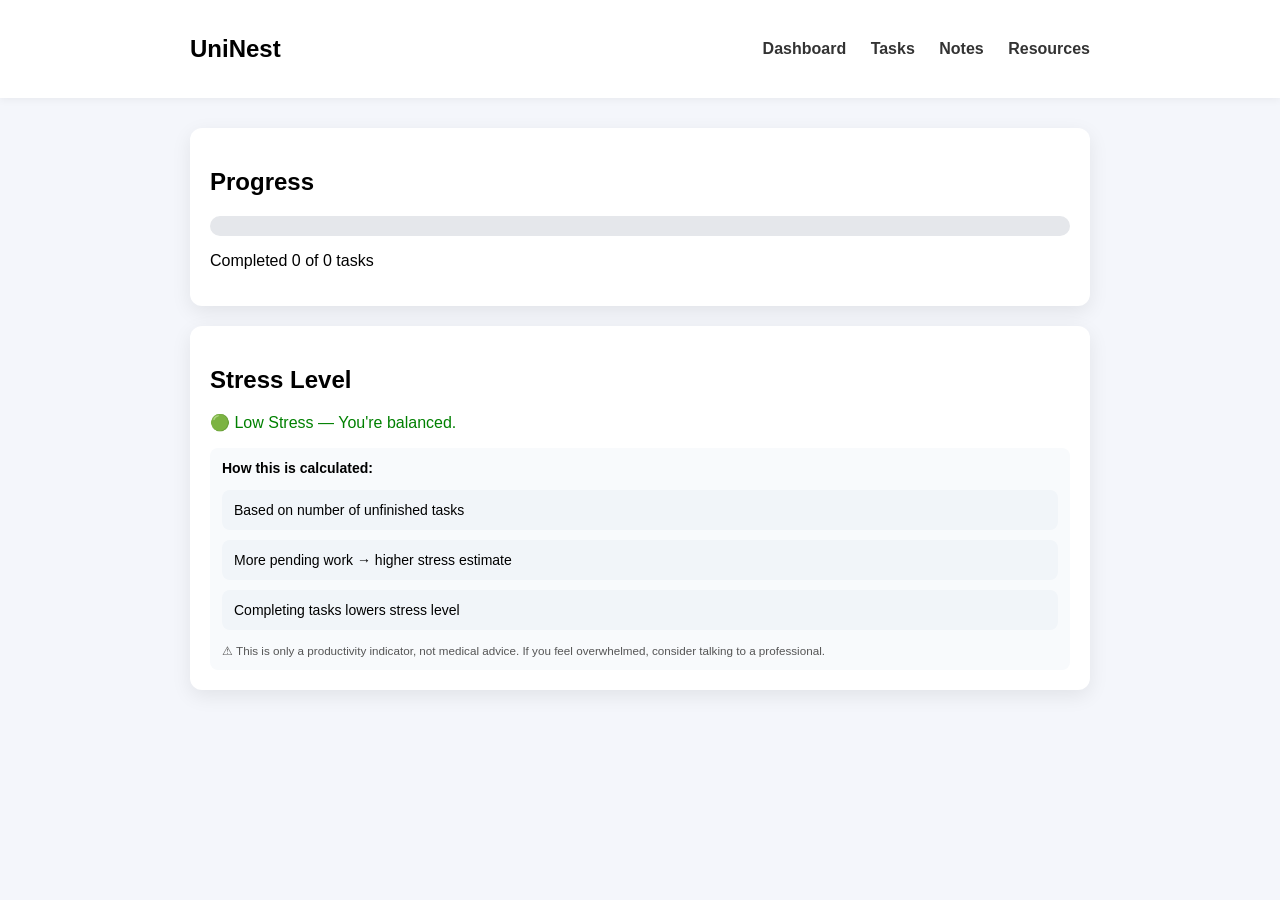
==== index.html @ 2467c777 "Add files via upload" ====
<!DOCTYPE html>
<html>
<head>
  <meta charset="UTF-8">
  <title>UniNest - Dashboard</title>
  <link rel="stylesheet" href="style.css">
</head>

<body>

<nav>
  <div class="nav-inner">
    <h1>UniNest</h1>
    <div class="links">
      <a href="index.html">Dashboard</a>
      <a href="tasks.html">Tasks</a>
      <a href="notes.html">Notes</a>
      <a href="resources.html">Resources</a>
    </div>
  </div>
</nav>

<div class="container">

  <div class="card">
    <h2>Progress</h2>
    <div class="progress-container">
      <div id="progressBar"></div>
    </div>
    <p id="progressText"></p>
  </div>

  <div class="card">
    <h2>Stress Level</h2>
    <p id="stressMsg"></p>

    <div class="help">
      <strong>How this is calculated:</strong>
      <ul>
        <li>Based on number of unfinished tasks</li>
        <li>More pending work → higher stress estimate</li>
        <li>Completing tasks lowers stress level</li>
      </ul>

      <small>
        ⚠ This is only a productivity indicator, not medical advice.
        If you feel overwhelmed, consider talking to a professional.
      </small>
    </div>
  </div>

</div>

<script src="script.js"></script>
</body>
</html>
---- style.css ----
body {
  margin: 0;
  font-family: 'Segoe UI', sans-serif;
  background: #f4f6fb;
}

/* NAVBAR */
nav {
  background: white;
  box-shadow: 0 2px 8px rgba(0,0,0,0.05);
}

.nav-inner {
  max-width: 900px;
  margin: auto;
  padding: 15px 20px;
  display: flex;
  justify-content: space-between;
  align-items: center;
}

.links a {
  margin-left: 20px;
  text-decoration: none;
  font-weight: 600;
  color: #333;
}

.links a:hover {
  color: #2563eb;
}

/* MAIN */
.container {
  max-width: 900px;
  margin: 30px auto;
  padding: 0 20px;
}

/* CARD */
.card {
  background: white;
  padding: 20px;
  border-radius: 12px;
  box-shadow: 0 6px 20px rgba(0,0,0,0.08);
  margin-bottom: 20px;
}

/* INPUTS */
input, textarea {
  width: 100%;
  padding: 10px;
  margin-top: 10px;
  border-radius: 8px;
  border: 1px solid #ccc;
  box-sizing: border-box;
}

button {
  margin-top: 12px;
  padding: 10px 18px;
  border: none;
  background: #2563eb;
  color: white;
  border-radius: 8px;
  font-weight: 600;
  cursor: pointer;
}

button:hover {
  background: #1e40af;
}

/* LIST */
ul {
  list-style: none;
  padding: 0;
}

li {
  background: #f1f5f9;
  padding: 12px;
  border-radius: 8px;
  margin-bottom: 10px;
}

/* PROGRESS BAR */
.progress-container {
  background: #e5e7eb;
  height: 20px;
  border-radius: 10px;
  overflow: hidden;
}

#progressBar {
  height: 20px;
  width: 0%;
  background: #10b981;
  transition: 0.4s;
}

/* HELP BOX */
.help {
  margin-top: 15px;
  background: #f8fafc;
  padding: 12px;
  border-radius: 8px;
  font-size: 14px;
}

.help small {
  display: block;
  margin-top: 8px;
  color: #555;
}
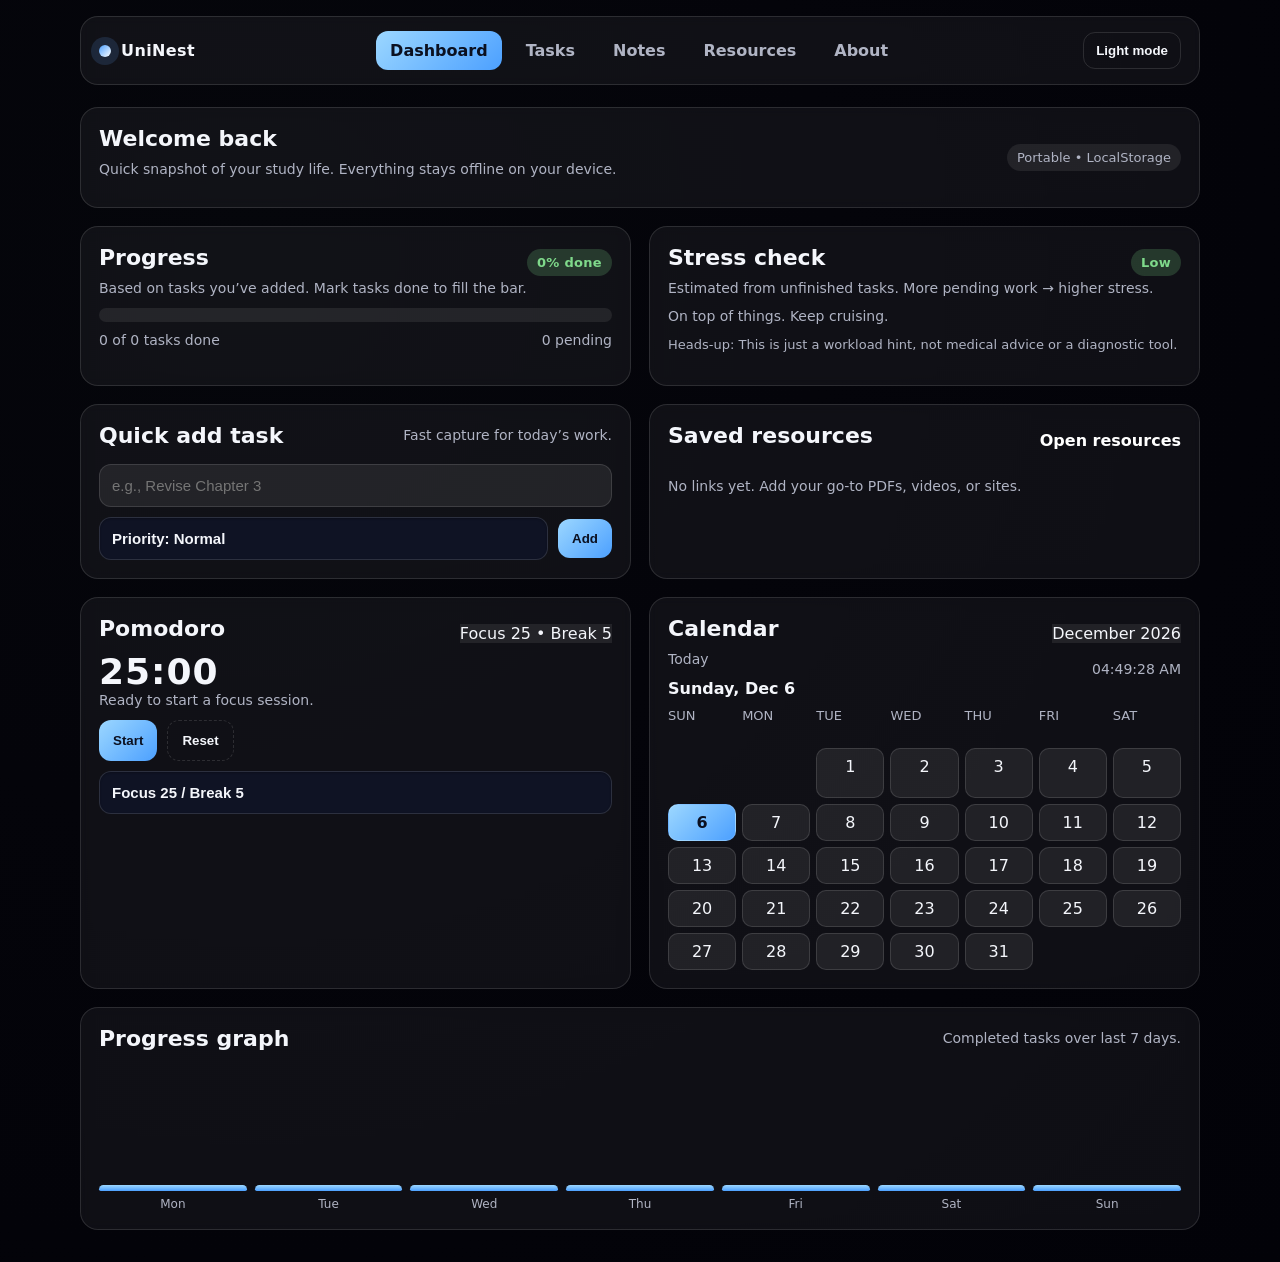
==== commit b3c20384: "Add files via upload" ====
--- a/index.html
+++ b/index.html
@@ -1,56 +1,142 @@
-<!DOCTYPE html>
-<html>
-<head>
-  <meta charset="UTF-8">
-  <title>UniNest - Dashboard</title>
-  <link rel="stylesheet" href="style.css">
-</head>
-
-<body>
-
-<nav>
-  <div class="nav-inner">
-    <h1>UniNest</h1>
-    <div class="links">
-      <a href="index.html">Dashboard</a>
-      <a href="tasks.html">Tasks</a>
-      <a href="notes.html">Notes</a>
-      <a href="resources.html">Resources</a>
-    </div>
-  </div>
-</nav>
-
-<div class="container">
-
-  <div class="card">
-    <h2>Progress</h2>
-    <div class="progress-container">
-      <div id="progressBar"></div>
-    </div>
-    <p id="progressText"></p>
-  </div>
-
-  <div class="card">
-    <h2>Stress Level</h2>
-    <p id="stressMsg"></p>
-
-    <div class="help">
-      <strong>How this is calculated:</strong>
-      <ul>
-        <li>Based on number of unfinished tasks</li>
-        <li>More pending work → higher stress estimate</li>
-        <li>Completing tasks lowers stress level</li>
-      </ul>
-
-      <small>
-        ⚠ This is only a productivity indicator, not medical advice.
-        If you feel overwhelmed, consider talking to a professional.
-      </small>
-    </div>
-  </div>
-
-</div>
-
-<script src="script.js"></script>
-</body>
-</html>+<!DOCTYPE html>
+<html lang="en">
+<head>
+  <meta charset="UTF-8">
+  <meta name="viewport" content="width=device-width, initial-scale=1.0">
+  <title>UniNest | Dashboard</title>
+  <link rel="stylesheet" href="styles.css">
+</head>
+<body data-page="dashboard" data-theme="dark">
+  <div class="page">
+    <nav class="topnav">
+      <div class="brand">
+        <span class="brand-dot"></span>
+        <span>UniNest</span>
+      </div>
+      <div class="nav-links">
+        <a href="index.html" data-nav="dashboard">Dashboard</a>
+        <a href="tasks.html" data-nav="tasks">Tasks</a>
+        <a href="notes.html" data-nav="notes">Notes</a>
+        <a href="resources.html" data-nav="resources">Resources</a>
+        <a href="about.html" data-nav="about">About</a>
+      </div>
+      <button id="themeToggle">Light mode</button>
+    </nav>
+
+    <main class="content">
+      <section class="card">
+        <div class="space-between">
+          <div>
+            <h2>Welcome back</h2>
+            <p class="muted">Quick snapshot of your study life. Everything stays offline on your device.</p>
+          </div>
+          <span class="pill">Portable • LocalStorage</span>
+        </div>
+      </section>
+
+      <div class="grid-2">
+        <section class="card" id="progressCard">
+          <div class="space-between">
+            <h2>Progress</h2>
+            <span id="progressBadge" class="badge badge-low">0% done</span>
+          </div>
+          <p class="muted">Based on tasks you’ve added. Mark tasks done to fill the bar.</p>
+          <div class="progress-shell">
+            <div id="progressBar" class="progress-bar"></div>
+          </div>
+          <div class="space-between" style="margin-top:10px;">
+            <span id="progressCount" class="muted">0 of 0 tasks done</span>
+            <span id="pendingCount" class="muted">0 pending</span>
+          </div>
+        </section>
+
+        <section class="card" id="stressCard">
+          <div class="space-between">
+            <h2>Stress check</h2>
+            <span id="stressBadge" class="badge badge-low">Low</span>
+          </div>
+          <p class="muted">Estimated from unfinished tasks. More pending work → higher stress.</p>
+          <p id="stressMessage" class="muted">On top of things. Keep cruising.</p>
+          <p class="footer-note">Heads‑up: This is just a workload hint, not medical advice or a diagnostic tool.</p>
+        </section>
+      </div>
+
+      <div class="grid-2">
+        <section class="card">
+          <div class="space-between">
+            <h2>Quick add task</h2>
+            <span class="muted">Fast capture for today’s work.</span>
+          </div>
+          <form id="quickTaskForm">
+            <input type="text" id="quickTaskInput" placeholder="e.g., Revise Chapter 3" required>
+            <div class="space-between">
+              <select id="quickTaskPriority">
+                <option value="normal">Priority: Normal</option>
+                <option value="high">Priority: High</option>
+                <option value="low">Priority: Low</option>
+              </select>
+              <button type="submit">Add</button>
+            </div>
+          </form>
+        </section>
+
+        <section class="card">
+          <div class="space-between">
+            <h2>Saved resources</h2>
+            <a class="link" href="resources.html">Open resources</a>
+          </div>
+          <div id="resourcePeek" class="list"></div>
+          <p id="resourceEmpty" class="empty">No links yet. Add your go‑to PDFs, videos, or sites.</p>
+        </section>
+      </div>
+
+      <div class="grid-2">
+        <section class="card">
+          <div class="space-between">
+            <h2>Pomodoro</h2>
+            <span class="pill-contrast" id="pomoMode">Focus 25 • Break 5</span>
+          </div>
+          <div class="pomodoro-time" id="pomoTime">25:00</div>
+          <p class="muted" id="pomoStatus">Ready to start a focus session.</p>
+          <div class="pomodoro-controls">
+            <button id="pomoStart" type="button">Start</button>
+            <button class="ghost" id="pomoReset" type="button">Reset</button>
+            <select id="pomoPreset">
+              <option value="25">Focus 25 / Break 5</option>
+              <option value="50">Focus 50 / Break 10</option>
+              <option value="15">Focus 15 / Break 3</option>
+            </select>
+          </div>
+        </section>
+
+        <section class="card">
+          <div class="space-between">
+            <h2>Calendar</h2>
+            <span class="pill-contrast" id="calendarDate">--</span>
+          </div>
+          <div class="space-between">
+            <div>
+              <div class="muted">Today</div>
+              <div class="task-title" id="calendarToday">--</div>
+            </div>
+            <div class="muted" id="calendarTime">--:--</div>
+          </div>
+          <div class="calendar-grid" id="calendarGrid"></div>
+        </section>
+      </div>
+
+      <section class="card">
+        <div class="space-between">
+          <h2>Progress graph</h2>
+          <span class="muted">Completed tasks over last 7 days.</span>
+        </div>
+        <div class="spark-bars" id="progressBars"></div>
+        <div class="spark-labels" id="progressLabels"></div>
+      </section>
+    </main>
+  </div>
+
+  <script src="main.js"></script>
+  <script src="dashboard.js"></script>
+</body>
+</html>
--- a/styles.css
+++ b/styles.css
@@ -0,0 +1,522 @@
+/* UniNest shared styles */
+:root {
+  --radius: 18px;
+  --radius-sm: 12px;
+  --speed: 180ms;
+}
+
+body[data-theme="dark"] {
+  /* Void space */
+  --bg: radial-gradient(circle at 20% 20%, #05060b 0, #04040a 40%, #020208 100%);
+  --card: rgba(255, 255, 255, 0.05);
+  --card-strong: rgba(255, 255, 255, 0.08);
+  --text: #f4f6fb;
+  --muted: #b0b4c4;
+  --accent: #ffffff;
+  --accent-2: #9cd7ff;
+  --accent-3: #4ca0ff;
+  --danger: #ff6b6b;
+  --warn: #f2b947;
+  --success: #7fd98b;
+  --shadow: none;
+  --border: rgba(255, 255, 255, 0.12);
+  --contrast-on-accent: #0b1020;
+  --input-bg: rgba(255, 255, 255, 0.08);
+  color-scheme: dark;
+}
+
+body[data-theme="light"] {
+  /* Softer, lower-glare light theme */
+  --bg: radial-gradient(circle at 20% 20%, #d7dae4 0, #c8cdd8 42%, #bbc2d1 100%);
+  --card: rgba(17, 19, 26, 0.06);
+  --card-strong: rgba(17, 19, 26, 0.1);
+  --text: #0d1020;
+  --muted: #3f4558;
+  --accent: #2f3e63;
+  --accent-2: #3c4b6c;
+  --accent-3: #253153;
+  --danger: #c02f2f;
+  --warn: #c87f10;
+  --success: #1f8b4a;
+  --shadow: none;
+  --border: rgba(17, 19, 26, 0.16);
+  --contrast-on-accent: #f6f8ff;
+  --input-bg: rgba(17, 19, 26, 0.06);
+  color-scheme: light;
+}
+
+*,
+*::before,
+*::after {
+  box-sizing: border-box;
+}
+
+body {
+  margin: 0;
+  min-height: 100vh;
+  font-family: "Segoe UI", "Gill Sans", system-ui, -apple-system, sans-serif;
+  background: var(--bg);
+  color: var(--text);
+  display: flex;
+  justify-content: center;
+  padding: 16px 12px 32px;
+  transition: background 220ms ease, color 180ms ease;
+}
+
+a {
+  color: inherit;
+  text-decoration: none;
+}
+
+.page {
+  width: 100%;
+  max-width: 1120px;
+  position: relative;
+  z-index: 1;
+  opacity: 0;
+  transform: translateY(6px);
+  transition: opacity 220ms ease, transform 220ms ease;
+}
+
+body.is-loaded .page {
+  opacity: 1;
+  transform: translateY(0);
+}
+
+.topnav {
+  display: flex;
+  align-items: center;
+  justify-content: space-between;
+  background: var(--card);
+  backdrop-filter: blur(6px);
+  border: 1px solid var(--border);
+  border-radius: var(--radius);
+  padding: 14px 18px;
+  box-shadow: none;
+  position: sticky;
+  top: 12px;
+  z-index: 5;
+  flex-wrap: wrap;
+  gap: 12px;
+  transition: background 180ms ease, border-color 180ms ease, box-shadow 180ms ease;
+}
+
+.brand {
+  display: flex;
+  align-items: center;
+  gap: 10px;
+  font-weight: 700;
+  letter-spacing: 0.4px;
+}
+
+.brand-dot {
+  width: 12px;
+  height: 12px;
+  border-radius: 50%;
+  background: linear-gradient(135deg, var(--accent-3), var(--accent));
+  box-shadow: 0 0 0 8px rgba(97, 160, 255, 0.15);
+}
+
+.nav-links {
+  display: flex;
+  gap: 10px;
+  flex-wrap: wrap;
+}
+
+.nav-links a {
+  padding: 10px 14px;
+  border-radius: var(--radius-sm);
+  color: var(--muted);
+  font-weight: 600;
+  transition: all var(--speed) ease;
+}
+
+.nav-links a:hover {
+  background: var(--card-strong);
+  color: var(--text);
+}
+
+.nav-links .active {
+  background: linear-gradient(135deg, var(--accent-2), var(--accent-3));
+  color: var(--contrast-on-accent);
+  box-shadow: none;
+}
+
+.content {
+  margin-top: 22px;
+  display: grid;
+  gap: 18px;
+}
+
+.grid-2 {
+  display: grid;
+  grid-template-columns: repeat(auto-fit, minmax(280px, 1fr));
+  gap: 18px;
+}
+
+.card {
+  background: var(--card);
+  border: 1px solid var(--border);
+  border-radius: var(--radius);
+  padding: 18px;
+  box-shadow: none;
+  backdrop-filter: blur(6px);
+  transition: background 180ms ease, border-color 180ms ease, box-shadow 180ms ease;
+}
+
+.card h2 {
+  margin: 0 0 10px;
+  font-size: 22px;
+}
+
+.muted {
+  color: var(--muted);
+  font-size: 14px;
+  margin: 0 0 12px;
+}
+
+form {
+  display: grid;
+  gap: 10px;
+  margin-top: 6px;
+}
+
+label {
+  font-weight: 600;
+  font-size: 14px;
+}
+
+input[type="text"],
+input[type="url"],
+textarea,
+select {
+  width: 100%;
+  background: var(--input-bg, var(--card-strong));
+  border: 1px solid var(--border);
+  border-radius: var(--radius-sm);
+  padding: 12px 12px;
+  color: var(--text);
+  font-size: 15px;
+  outline: none;
+  transition: border var(--speed), transform var(--speed);
+}
+
+input:focus,
+textarea:focus,
+select:focus {
+  border-color: var(--accent);
+  transform: translateY(-1px);
+}
+
+textarea {
+  min-height: 160px;
+  resize: vertical;
+}
+
+select {
+  appearance: none;
+  background: var(--input-bg, var(--card-strong));
+  color: var(--text);
+  cursor: pointer;
+  font-weight: 700;
+  border: 1px solid var(--border);
+  box-shadow: inset 0 1px 2px rgba(0, 0, 0, 0.25);
+  transition: border-color var(--speed), box-shadow var(--speed), background-color var(--speed), color var(--speed);
+}
+
+select option {
+  background: var(--input-bg, var(--card-strong)) !important;
+  color: var(--text) !important;
+}
+
+/* Dark dropdown fixes */
+body[data-theme="dark"] select,
+body[data-theme="dark"] select option {
+  background-color: #0f1324 !important;
+  color: #f4f6fb !important;
+}
+
+body[data-theme="dark"] select:focus {
+  border-color: var(--accent-3);
+  box-shadow: 0 0 0 3px rgba(156, 215, 255, 0.25);
+}
+
+body[data-theme="light"] select option {
+  background-color: #eef1f7 !important;
+  color: #0d1020 !important;
+}
+
+select:focus {
+  border-color: var(--accent-3);
+  outline: none;
+  box-shadow: 0 0 0 3px rgba(76, 160, 255, 0.25);
+}
+
+button {
+  border: none;
+  background: linear-gradient(135deg, var(--accent-2), var(--accent-3));
+  color: var(--contrast-on-accent);
+  padding: 12px 14px;
+  border-radius: var(--radius-sm);
+  font-weight: 700;
+  cursor: pointer;
+  transition: transform var(--speed), box-shadow var(--speed);
+}
+
+button:hover {
+  transform: translateY(-2px);
+  box-shadow: 0 12px 22px rgba(97, 160, 255, 0.35);
+}
+
+.ghost {
+  background: transparent;
+  color: var(--text);
+  border: 1px dashed var(--border);
+}
+
+/* Smooth component transitions */
+.nav-links a,
+.list-item,
+.pill,
+.badge,
+.progress-bar,
+.calendar-cell,
+.spark-bar {
+  transition: background-color var(--speed), color var(--speed), border-color var(--speed), box-shadow var(--speed), transform var(--speed);
+}
+
+.flex {
+  display: flex;
+  align-items: center;
+  gap: 10px;
+}
+
+.space-between {
+  display: flex;
+  align-items: center;
+  justify-content: space-between;
+  gap: 10px;
+}
+
+.badge {
+  padding: 6px 10px;
+  border-radius: 999px;
+  font-size: 13px;
+  font-weight: 700;
+  letter-spacing: 0.3px;
+}
+
+.badge-low {
+  background: rgba(127, 217, 139, 0.2);
+  color: var(--success);
+}
+
+.badge-mid {
+  background: rgba(255, 179, 71, 0.2);
+  color: var(--warn);
+}
+
+.badge-high {
+  background: rgba(255, 107, 107, 0.2);
+  color: var(--danger);
+}
+
+.list {
+  display: grid;
+  gap: 10px;
+  margin-top: 12px;
+}
+
+.list-item {
+  background: var(--card-strong);
+  border: 1px solid var(--border);
+  border-radius: var(--radius-sm);
+  padding: 12px;
+  display: flex;
+  align-items: center;
+  justify-content: space-between;
+  gap: 10px;
+}
+
+.checkbox-row {
+  display: flex;
+  align-items: center;
+  gap: 10px;
+}
+
+.checkbox-row input[type="checkbox"] {
+  width: 20px;
+  height: 20px;
+  accent-color: var(--accent-3);
+}
+
+.task-title {
+  font-weight: 700;
+}
+
+.task-title.done {
+  text-decoration: line-through;
+  color: var(--muted);
+}
+
+.progress-shell {
+  background: var(--card-strong);
+  border-radius: 12px;
+  overflow: hidden;
+  position: relative;
+  height: 14px;
+}
+
+.progress-bar {
+  height: 100%;
+  background: linear-gradient(90deg, var(--accent-2), var(--accent-3));
+  width: 0;
+  transition: width 240ms ease;
+}
+
+.empty {
+  color: var(--muted);
+  font-size: 14px;
+  margin: 8px 0;
+}
+
+.pill {
+  padding: 6px 10px;
+  background: rgba(255, 255, 255, 0.08);
+  border-radius: 999px;
+  font-size: 13px;
+  color: var(--muted);
+}
+
+.link {
+  color: var(--accent);
+  font-weight: 700;
+}
+
+.footer-note {
+  font-size: 13px;
+  color: var(--muted);
+  margin-top: 10px;
+  line-height: 1.4;
+}
+
+.pill-contrast {
+  background: var(--card-strong);
+  color: var(--text);
+}
+
+/* Theme toggle */
+#themeToggle {
+  background: transparent;
+  color: var(--text);
+  border: 1px solid var(--border);
+  box-shadow: none;
+  padding: 10px 12px;
+}
+
+/* Cursor glow */
+#cursorGlow {
+  display: none;
+}
+
+/* Pomodoro */
+.pomodoro-time {
+  font-size: 36px;
+  font-weight: 700;
+  letter-spacing: 1px;
+}
+
+.pomodoro-controls {
+  display: flex;
+  flex-wrap: wrap;
+  gap: 10px;
+  margin-top: 10px;
+}
+
+/* Calendar */
+.calendar-grid {
+  display: grid;
+  grid-template-columns: repeat(7, minmax(0, 1fr));
+  gap: 6px;
+  margin-top: 10px;
+  grid-auto-rows: minmax(34px, auto);
+}
+
+.calendar-grid > div {
+  min-height: 34px;
+}
+
+.calendar-cell {
+  text-align: center;
+  padding: 8px 0;
+  border-radius: 10px;
+  background: var(--card-strong);
+  color: var(--text);
+  border: 1px solid var(--border);
+}
+
+.calendar-cell.today {
+  background: linear-gradient(135deg, var(--accent-2), var(--accent-3));
+  color: var(--contrast-on-accent);
+  font-weight: 700;
+}
+
+.calendar-cell.empty {
+  background: transparent;
+  border: none;
+}
+
+.calendar-head {
+  color: var(--muted);
+  font-size: 13px;
+  text-transform: uppercase;
+}
+
+/* Progress graph */
+.spark-bars {
+  display: grid;
+  grid-template-columns: repeat(7, 1fr);
+  align-items: end;
+  gap: 8px;
+  height: 120px;
+  margin-top: 10px;
+}
+
+.spark-bar {
+  width: 100%;
+  background: linear-gradient(180deg, var(--accent-2), var(--accent-3));
+  border-radius: 10px 10px 4px 4px;
+  min-height: 6px;
+}
+
+.spark-labels {
+  display: grid;
+  grid-template-columns: repeat(7, 1fr);
+  gap: 8px;
+  font-size: 12px;
+  color: var(--muted);
+  margin-top: 6px;
+  text-align: center;
+}
+
+/* Form rows */
+.inline-row {
+  display: grid;
+  grid-template-columns: 1fr auto;
+  gap: 10px;
+}
+
+@media (max-width: 640px) {
+  body {
+    padding: 12px;
+  }
+  .topnav {
+    flex-direction: column;
+    align-items: flex-start;
+    gap: 10px;
+    position: static;
+  }
+  .nav-links {
+    width: 100%;
+  }
+}
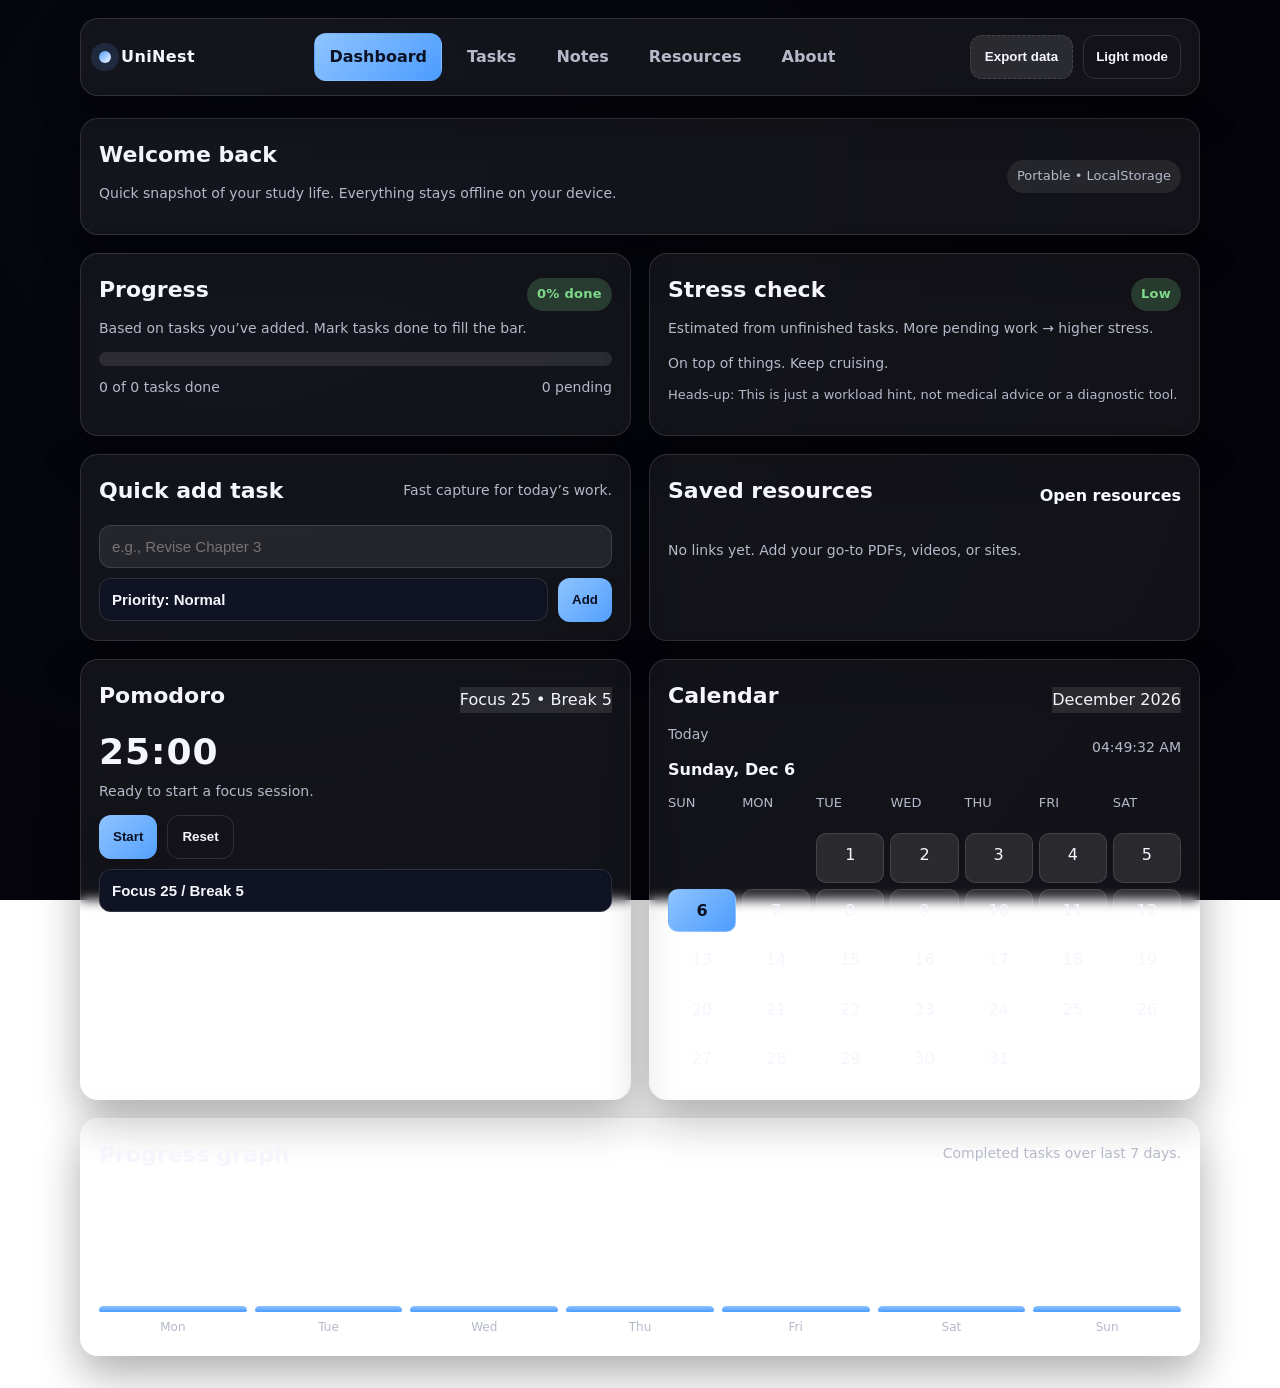
==== commit e3732c61: "Add files via upload" ====
--- a/index.html
+++ b/index.html
@@ -20,7 +20,10 @@
         <a href="resources.html" data-nav="resources">Resources</a>
         <a href="about.html" data-nav="about">About</a>
       </div>
-      <button id="themeToggle">Light mode</button>
+      <div class="nav-actions">
+        <button id="exportData" class="ghost">Export data</button>
+        <button id="themeToggle">Light mode</button>
+      </div>
     </nav>
 
     <main class="content">
--- a/styles.css
+++ b/styles.css
@@ -3,46 +3,49 @@
   --radius: 18px;
   --radius-sm: 12px;
   --speed: 180ms;
+  --shadow: 0 18px 38px rgba(0, 0, 0, 0.16);
 }
 
 body[data-theme="dark"] {
   /* Void space */
-  --bg: radial-gradient(circle at 20% 20%, #05060b 0, #04040a 40%, #020208 100%);
-  --card: rgba(255, 255, 255, 0.05);
-  --card-strong: rgba(255, 255, 255, 0.08);
-  --text: #f4f6fb;
-  --muted: #b0b4c4;
-  --accent: #ffffff;
-  --accent-2: #9cd7ff;
-  --accent-3: #4ca0ff;
+  --bg: radial-gradient(circle at 18% 18%, #06070f 0, #05060c 40%, #030309 100%);
+  --card: rgba(255, 255, 255, 0.06);
+  --card-strong: rgba(255, 255, 255, 0.1);
+  --text: #f5f6fd;
+  --muted: #b5b9c9;
+  --accent: #f8fbff;
+  --accent-2: #8fc4ff;
+  --accent-3: #4c9cff;
   --danger: #ff6b6b;
-  --warn: #f2b947;
+  --warn: #f0b34f;
   --success: #7fd98b;
-  --shadow: none;
+  --shadow: 0 18px 44px rgba(0, 0, 0, 0.32);
   --border: rgba(255, 255, 255, 0.12);
-  --contrast-on-accent: #0b1020;
+  --contrast-on-accent: #0c1124;
   --input-bg: rgba(255, 255, 255, 0.08);
   color-scheme: dark;
+  cursor: url("data:image/svg+xml;utf8,<svg xmlns='http://www.w3.org/2000/svg' width='28' height='28'><defs><radialGradient id='g' r='0.8'><stop offset='0%' stop-color='%23ffffff' stop-opacity='0.82'/><stop offset='55%' stop-color='%23ffffff' stop-opacity='0.32'/><stop offset='100%' stop-color='%23ffffff' stop-opacity='0'/></radialGradient></defs><circle cx='14' cy='14' r='12' fill='url(%23g)'/></svg>") 14 14, auto;
 }
 
 body[data-theme="light"] {
   /* Softer, lower-glare light theme */
-  --bg: radial-gradient(circle at 20% 20%, #d7dae4 0, #c8cdd8 42%, #bbc2d1 100%);
-  --card: rgba(17, 19, 26, 0.06);
-  --card-strong: rgba(17, 19, 26, 0.1);
-  --text: #0d1020;
-  --muted: #3f4558;
-  --accent: #2f3e63;
-  --accent-2: #3c4b6c;
-  --accent-3: #253153;
-  --danger: #c02f2f;
-  --warn: #c87f10;
-  --success: #1f8b4a;
-  --shadow: none;
-  --border: rgba(17, 19, 26, 0.16);
-  --contrast-on-accent: #f6f8ff;
-  --input-bg: rgba(17, 19, 26, 0.06);
+  --bg: radial-gradient(circle at 26% 18%, #f5f7fb 0, #e8edf7 38%, #dbe3f2 100%);
+  --card: rgba(255, 255, 255, 0.86);
+  --card-strong: rgba(255, 255, 255, 0.94);
+  --text: #0f172a;
+  --muted: #536179;
+  --accent: #1f4b99;
+  --accent-2: #2e5fb8;
+  --accent-3: #1c4a92;
+  --danger: #c44545;
+  --warn: #d18b1c;
+  --success: #1d8f5b;
+  --shadow: 0 18px 40px rgba(22, 41, 82, 0.12);
+  --border: rgba(15, 23, 42, 0.08);
+  --contrast-on-accent: #f4f7ff;
+  --input-bg: rgba(255, 255, 255, 0.94);
   color-scheme: light;
+  cursor: url("data:image/svg+xml;utf8,<svg xmlns='http://www.w3.org/2000/svg' width='28' height='28'><defs><radialGradient id='g' r='0.8'><stop offset='0%' stop-color='%23000000' stop-opacity='0.82'/><stop offset='55%' stop-color='%23000000' stop-opacity='0.32'/><stop offset='100%' stop-color='%23000000' stop-opacity='0'/></radialGradient></defs><circle cx='14' cy='14' r='12' fill='url(%23g)'/></svg>") 14 14, auto;
 }
 
 *,
@@ -55,17 +58,29 @@
   margin: 0;
   min-height: 100vh;
   font-family: "Segoe UI", "Gill Sans", system-ui, -apple-system, sans-serif;
+  line-height: 1.6;
   background: var(--bg);
+  background-size: cover;
+  background-attachment: fixed;
   color: var(--text);
   display: flex;
   justify-content: center;
-  padding: 16px 12px 32px;
-  transition: background 220ms ease, color 180ms ease;
+  padding: 18px 14px 32px;
+  transition: background 260ms ease, color 200ms ease;
 }
 
 a {
   color: inherit;
   text-decoration: none;
+  cursor: inherit;
+}
+
+a,
+button,
+input,
+select,
+textarea {
+  cursor: inherit;
 }
 
 .page {
@@ -75,7 +90,7 @@
   z-index: 1;
   opacity: 0;
   transform: translateY(6px);
-  transition: opacity 220ms ease, transform 220ms ease;
+  transition: opacity 240ms ease, transform 240ms ease;
 }
 
 body.is-loaded .page {
@@ -83,6 +98,11 @@
   transform: translateY(0);
 }
 
+body.is-leaving .page {
+  opacity: 0;
+  transform: translateY(10px);
+}
+
 .topnav {
   display: flex;
   align-items: center;
@@ -92,7 +112,7 @@
   border: 1px solid var(--border);
   border-radius: var(--radius);
   padding: 14px 18px;
-  box-shadow: none;
+  box-shadow: var(--shadow);
   position: sticky;
   top: 12px;
   z-index: 5;
@@ -121,6 +141,7 @@
   display: flex;
   gap: 10px;
   flex-wrap: wrap;
+  align-items: center;
 }
 
 .nav-links a {
@@ -129,11 +150,13 @@
   color: var(--muted);
   font-weight: 600;
   transition: all var(--speed) ease;
+  border: 1px solid transparent;
 }
 
 .nav-links a:hover {
   background: var(--card-strong);
   color: var(--text);
+  border-color: var(--border);
 }
 
 .nav-links .active {
@@ -142,6 +165,18 @@
   box-shadow: none;
 }
 
+.nav-actions {
+  display: flex;
+  align-items: center;
+  gap: 10px;
+  flex-wrap: wrap;
+  justify-content: flex-end;
+}
+
+.nav-actions button {
+  white-space: nowrap;
+}
+
 .content {
   margin-top: 22px;
   display: grid;
@@ -159,7 +194,7 @@
   border: 1px solid var(--border);
   border-radius: var(--radius);
   padding: 18px;
-  box-shadow: none;
+  box-shadow: var(--shadow);
   backdrop-filter: blur(6px);
   transition: background 180ms ease, border-color 180ms ease, box-shadow 180ms ease;
 }
@@ -260,18 +295,28 @@
   border-radius: var(--radius-sm);
   font-weight: 700;
   cursor: pointer;
-  transition: transform var(--speed), box-shadow var(--speed);
+  transition: transform var(--speed), box-shadow var(--speed), filter var(--speed), background-position var(--speed);
+  background-size: 120%;
+  box-shadow: 0 10px 20px rgba(0, 0, 0, 0.12);
+  min-height: 44px;
 }
 
 button:hover {
   transform: translateY(-2px);
-  box-shadow: 0 12px 22px rgba(97, 160, 255, 0.35);
+  box-shadow: 0 14px 26px rgba(97, 160, 255, 0.26);
+  background-position: 100% 0;
+}
+
+button:active {
+  transform: translateY(0);
+  box-shadow: 0 6px 12px rgba(0, 0, 0, 0.12);
 }
 
 .ghost {
   background: transparent;
   color: var(--text);
-  border: 1px dashed var(--border);
+  border: 1px solid var(--border);
+  box-shadow: none;
 }
 
 /* Smooth component transitions */
@@ -412,6 +457,24 @@
   border: 1px solid var(--border);
   box-shadow: none;
   padding: 10px 12px;
+  font-weight: 700;
+}
+
+#themeToggle:hover {
+  border-color: var(--accent-3);
+  color: var(--accent-3);
+}
+
+#exportData {
+  background: var(--card-strong);
+  color: var(--text);
+  border: 1px dashed var(--border);
+}
+
+#exportData:hover {
+  border-color: var(--accent-3);
+  color: var(--accent-3);
+  transform: translateY(-1px);
 }
 
 /* Cursor glow */
@@ -509,6 +572,7 @@
 @media (max-width: 640px) {
   body {
     padding: 12px;
+    background-attachment: scroll;
   }
   .topnav {
     flex-direction: column;
@@ -518,5 +582,51 @@
   }
   .nav-links {
     width: 100%;
-  }
-}
+    justify-content: space-between;
+  }
+  .nav-actions {
+    width: 100%;
+    justify-content: stretch;
+  }
+  .nav-actions button {
+    flex: 1 1 48%;
+  }
+}
+
+@media (max-width: 860px) {
+  .page {
+    max-width: 100%;
+  }
+  .topnav {
+    border-radius: var(--radius-sm);
+  }
+  .card {
+    padding: 16px;
+  }
+  .grid-2 {
+    gap: 14px;
+  }
+}
+
+@media (orientation: landscape) and (max-height: 540px) {
+  body {
+    padding: 10px;
+  }
+  .topnav {
+    position: static;
+  }
+  .card {
+    padding: 14px;
+  }
+  .pomodoro-time {
+    font-size: 30px;
+  }
+}
+
+@media (prefers-reduced-motion: reduce) {
+  * {
+    transition: none !important;
+    animation-duration: 0s !important;
+    scroll-behavior: auto !important;
+  }
+}
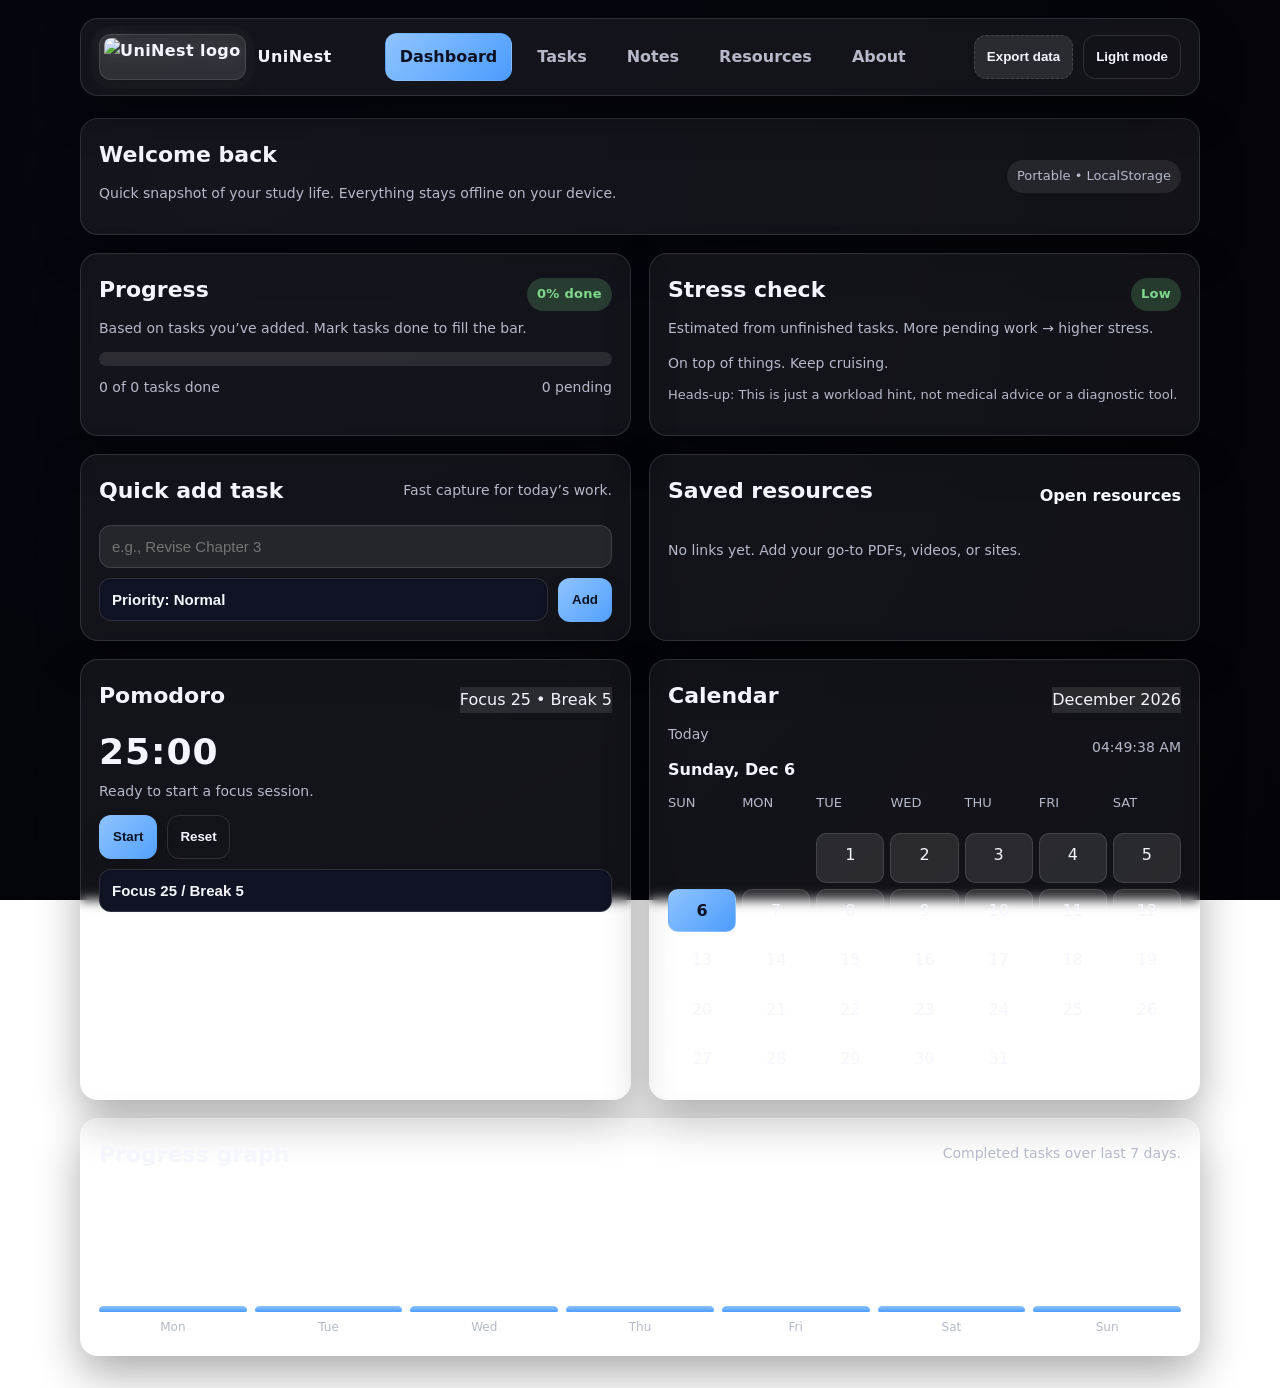
==== commit fb35fb11: "Add files via upload" ====
--- a/index.html
+++ b/index.html
@@ -10,7 +10,7 @@
   <div class="page">
     <nav class="topnav">
       <div class="brand">
-        <span class="brand-dot"></span>
+        <img id="brandLogo" class="brand-logo" src="assets/logo-dark.jpeg" data-dark="assets/logo-dark.jpeg" data-light="assets/logo-light.jpeg" alt="UniNest logo">
         <span>UniNest</span>
       </div>
       <div class="nav-links">
--- a/styles.css
+++ b/styles.css
@@ -124,17 +124,20 @@
 .brand {
   display: flex;
   align-items: center;
-  gap: 10px;
+  gap: 12px;
   font-weight: 700;
   letter-spacing: 0.4px;
 }
 
-.brand-dot {
-  width: 12px;
-  height: 12px;
-  border-radius: 50%;
-  background: linear-gradient(135deg, var(--accent-3), var(--accent));
-  box-shadow: 0 0 0 8px rgba(97, 160, 255, 0.15);
+.brand-logo {
+  height: 46px;
+  width: auto;
+  border-radius: 12px;
+  padding: 3px 4px;
+  background: var(--card-strong);
+  border: 1px solid var(--border);
+  box-shadow: 0 8px 18px rgba(0, 0, 0, 0.25), 0 0 0 8px rgba(255, 255, 255, 0.02);
+  filter: drop-shadow(0 0 8px rgba(255, 255, 255, 0.16));
 }
 
 .nav-links {
@@ -317,6 +320,31 @@
   color: var(--text);
   border: 1px solid var(--border);
   box-shadow: none;
+  text-decoration: none;
+  display: inline-flex;
+  align-items: center;
+  justify-content: center;
+  gap: 6px;
+  padding: 10px 12px;
+  min-height: 44px;
+}
+
+.support-actions {
+  display: flex;
+  flex-wrap: wrap;
+  gap: 10px;
+  align-items: center;
+}
+
+.email-display {
+  padding: 12px 14px;
+  border: 1px solid var(--border);
+  border-radius: var(--radius-sm);
+  background: var(--card-strong);
+  color: var(--text);
+  font-weight: 700;
+  letter-spacing: 0.2px;
+  box-shadow: 0 10px 22px rgba(0, 0, 0, 0.12);
 }
 
 /* Smooth component transitions */
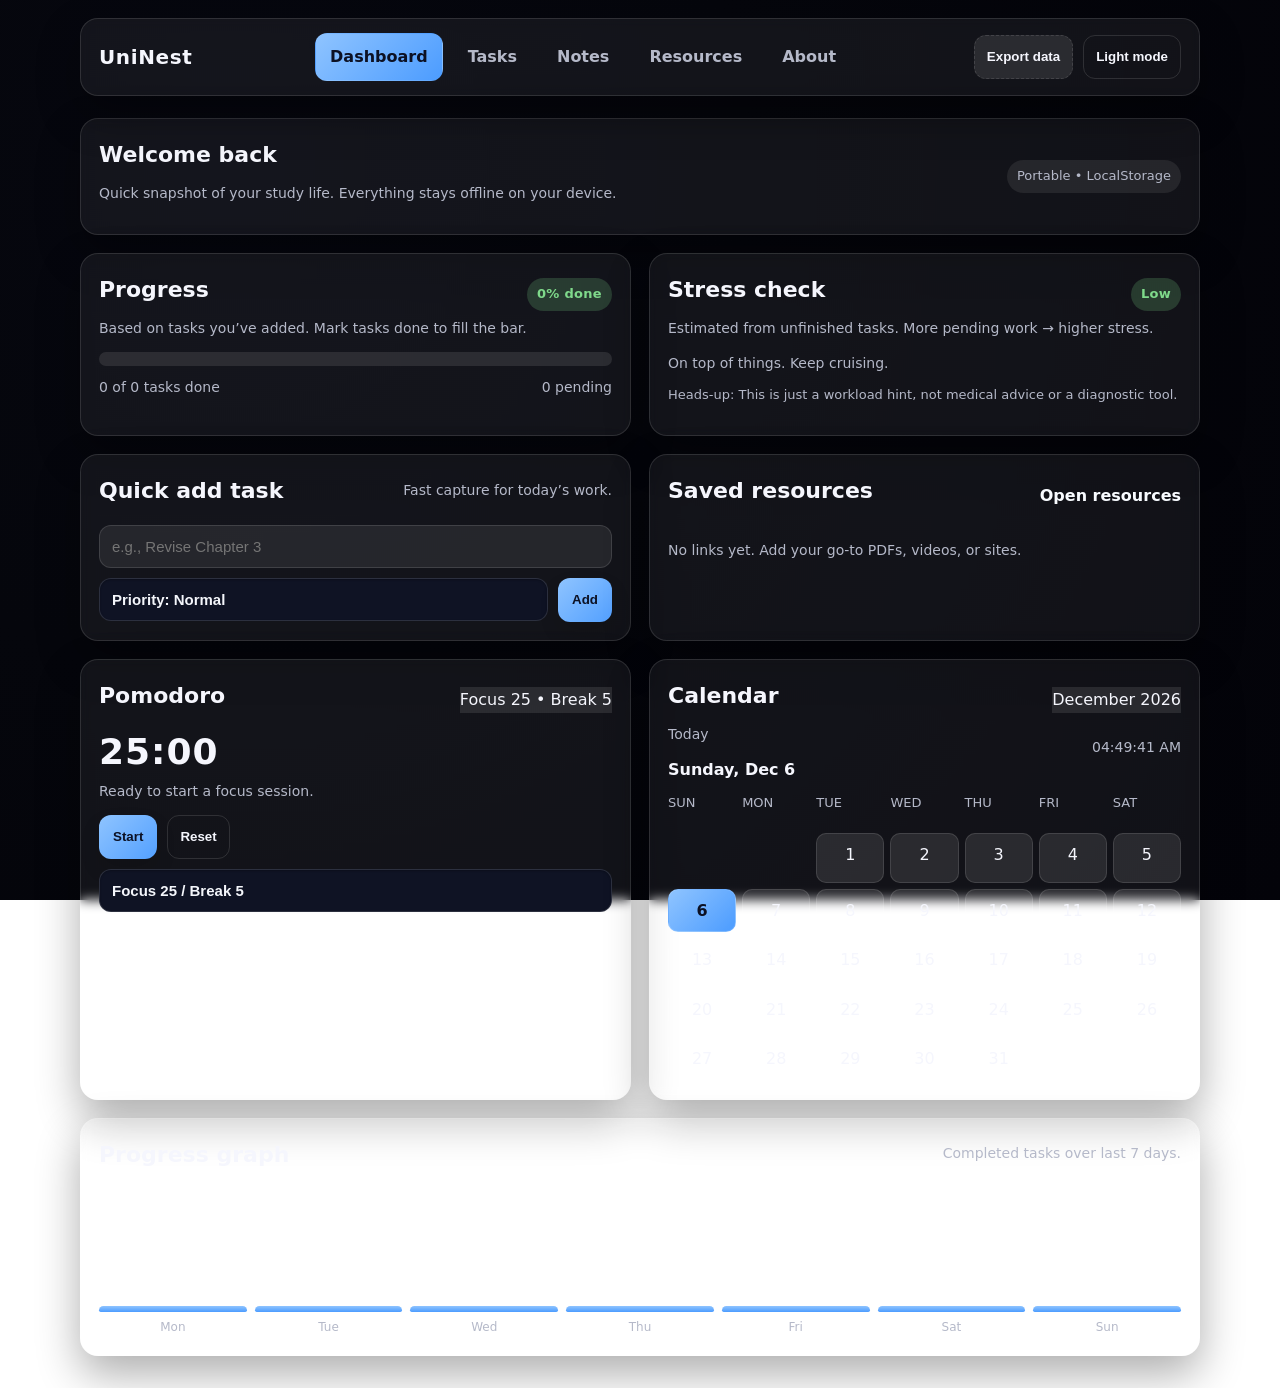
==== commit 9982a4c5: "Add files via upload" ====
--- a/index.html
+++ b/index.html
@@ -10,7 +10,6 @@
   <div class="page">
     <nav class="topnav">
       <div class="brand">
-        <img id="brandLogo" class="brand-logo" src="assets/logo-dark.jpeg" data-dark="assets/logo-dark.jpeg" data-light="assets/logo-light.jpeg" alt="UniNest logo">
         <span>UniNest</span>
       </div>
       <div class="nav-links">
--- a/styles.css
+++ b/styles.css
@@ -124,20 +124,10 @@
 .brand {
   display: flex;
   align-items: center;
-  gap: 12px;
-  font-weight: 700;
-  letter-spacing: 0.4px;
-}
-
-.brand-logo {
-  height: 46px;
-  width: auto;
-  border-radius: 12px;
-  padding: 3px 4px;
-  background: var(--card-strong);
-  border: 1px solid var(--border);
-  box-shadow: 0 8px 18px rgba(0, 0, 0, 0.25), 0 0 0 8px rgba(255, 255, 255, 0.02);
-  filter: drop-shadow(0 0 8px rgba(255, 255, 255, 0.16));
+  gap: 10px;
+  font-weight: 800;
+  letter-spacing: 0.6px;
+  font-size: 20px;
 }
 
 .nav-links {
@@ -345,6 +335,19 @@
   font-weight: 700;
   letter-spacing: 0.2px;
   box-shadow: 0 10px 22px rgba(0, 0, 0, 0.12);
+}
+
+@media (max-width: 640px) {
+  .support-actions {
+    flex-direction: column;
+    align-items: stretch;
+  }
+  .support-actions .ghost,
+  .support-actions .email-display {
+    width: 100%;
+    justify-content: center;
+    text-align: center;
+  }
 }
 
 /* Smooth component transitions */
